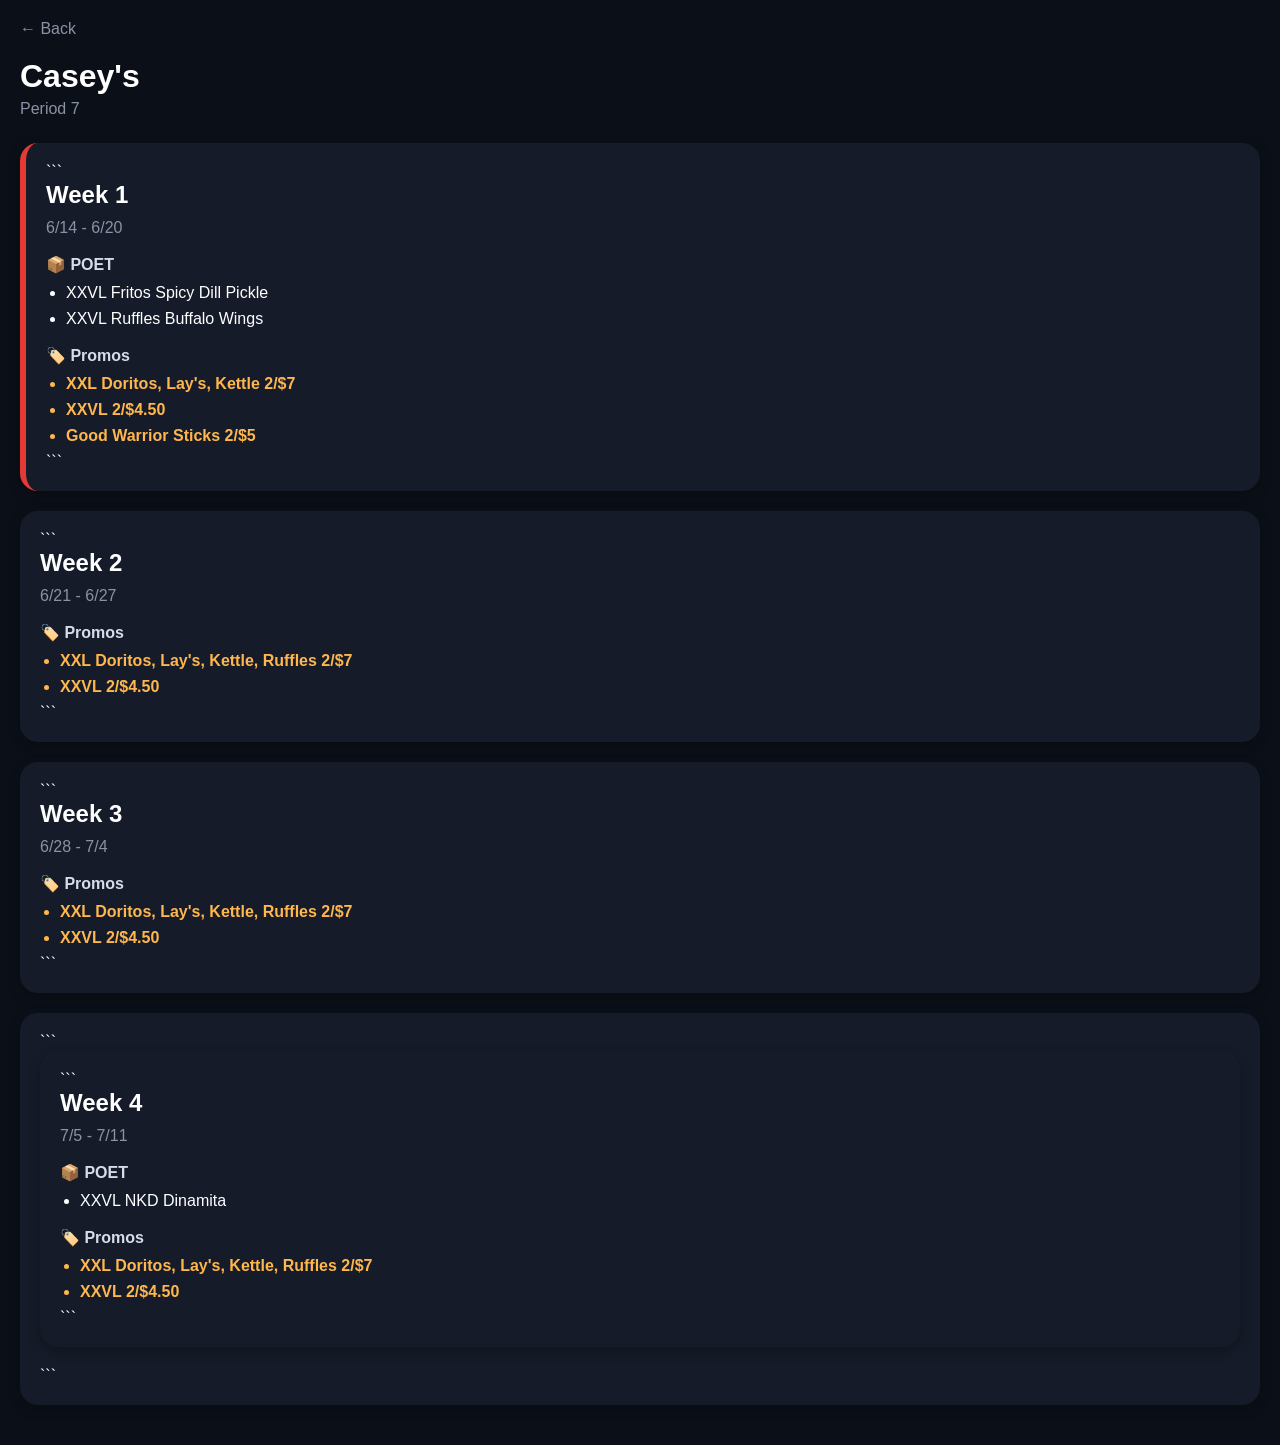
==== caseys.html @ 02b2f45f "Add files via upload" ====
<!DOCTYPE html>

<html lang="en">
<head>
<meta charset="UTF-8">
<meta name="viewport" content="width=device-width, initial-scale=1.0">

<title>Casey's - Promo Hub</title>

<style>

*{
    margin:0;
    padding:0;
    box-sizing:border-box;
    font-family:"Segoe UI",sans-serif;
}

body{
    background:#0b0f17;
    color:white;
    padding:20px;
}

.back{
    color:#8a93a5;
    text-decoration:none;
    display:inline-block;
    margin-bottom:20px;
}

h1{
    font-size:32px;
    margin-bottom:5px;
}

.period{
    color:#8a93a5;
    margin-bottom:25px;
}

.week{
    background:#151b28;
    border-radius:18px;
    padding:20px;
    margin-bottom:20px;
    box-shadow:0 4px 12px rgba(0,0,0,.25);
}

.current{
    border-left:6px solid #e53935;
}

.week h2{
    margin-bottom:10px;
}

.week h3{
    margin-top:18px;
    margin-bottom:10px;
    color:#d7dde8;
    font-size:16px;
}

.date{
    color:#8a93a5;
    margin-bottom:15px;
}

ul{
    padding-left:20px;
}

li{
    margin-bottom:8px;
}

.promo{
    color:#ffb74d;
    font-weight:bold;
}

</style>

</head>

<body>

<a href="index.html" class="back">← Back</a>

<h1>Casey's</h1>

<div class="period">
    Period 7
</div>

<div class="week current">

```
<h2>Week 1</h2>

<div class="date">
    6/14 - 6/20
</div>

<h3>📦 POET</h3>

<ul>
    <li>XXVL Fritos Spicy Dill Pickle</li>
    <li>XXVL Ruffles Buffalo Wings</li>
</ul>

<h3>🏷️ Promos</h3>

<ul class="promo">
    <li>XXL Doritos, Lay's, Kettle 2/$7</li>
    <li>XXVL 2/$4.50</li>
    <li>Good Warrior Sticks 2/$5</li>
</ul>
```

</div>

<div class="week">

```
<h2>Week 2</h2>

<div class="date">
    6/21 - 6/27
</div>

<h3>🏷️ Promos</h3>

<ul class="promo">
    <li>XXL Doritos, Lay's, Kettle, Ruffles 2/$7</li>
    <li>XXVL 2/$4.50</li>
</ul>
```

</div>

<div class="week">

```
<h2>Week 3</h2>

<div class="date">
    6/28 - 7/4
</div>

<h3>🏷️ Promos</h3>

<ul class="promo">
    <li>XXL Doritos, Lay's, Kettle, Ruffles 2/$7</li>
    <li>XXVL 2/$4.50</li>
</ul>
```

</div>

<div class="week">

```
<div class="week">

```
<h2>Week 4</h2>

<div class="date">
    7/5 - 7/11
</div>

<h3>📦 POET</h3>

<ul>
    <li>XXVL NKD Dinamita</li>
</ul>

<h3>🏷️ Promos</h3>

<ul class="promo">
    <li>XXL Doritos, Lay's, Kettle, Ruffles 2/$7</li>
    <li>XXVL 2/$4.50</li>
</ul>
```

</div>

```

</div>

</body>
</html>
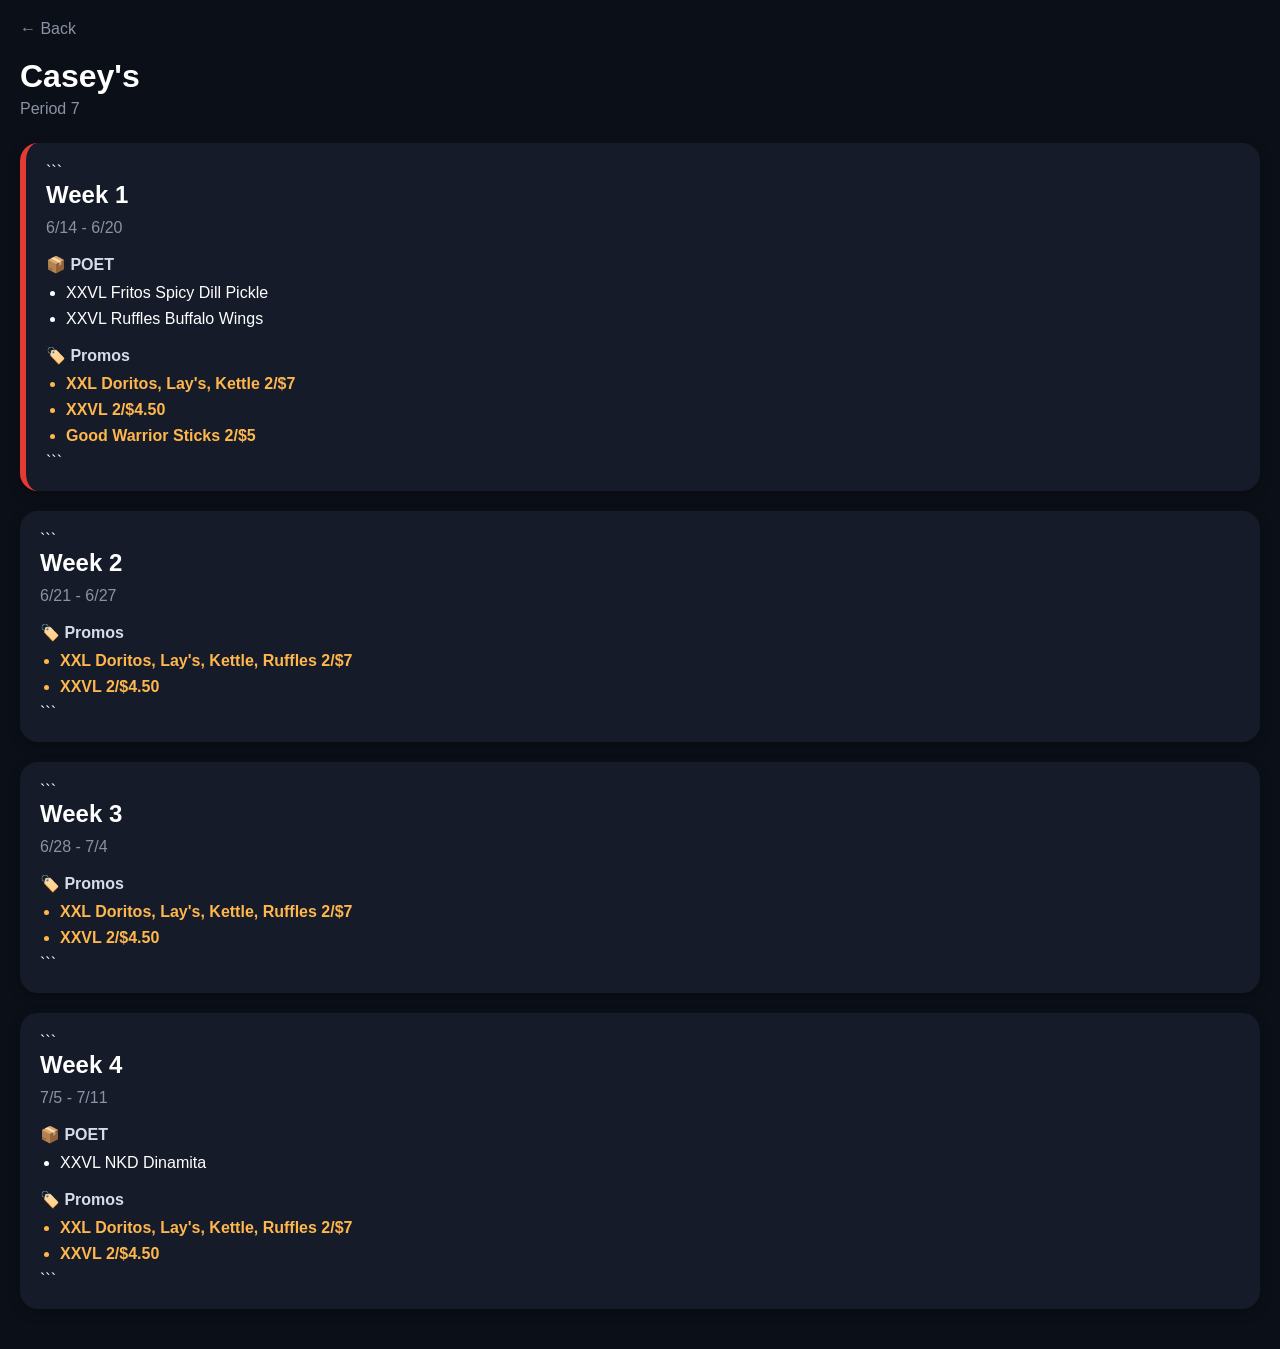
==== commit b8e19298: "caseys.html" ====
--- a/caseys.html
+++ b/caseys.html
@@ -159,9 +159,7 @@
 
 </div>
 
-<div class="week">
 
-```
 <div class="week">
 
 ```
@@ -187,9 +185,7 @@
 
 </div>
 
-```
 
-</div>
 
 </body>
 </html>
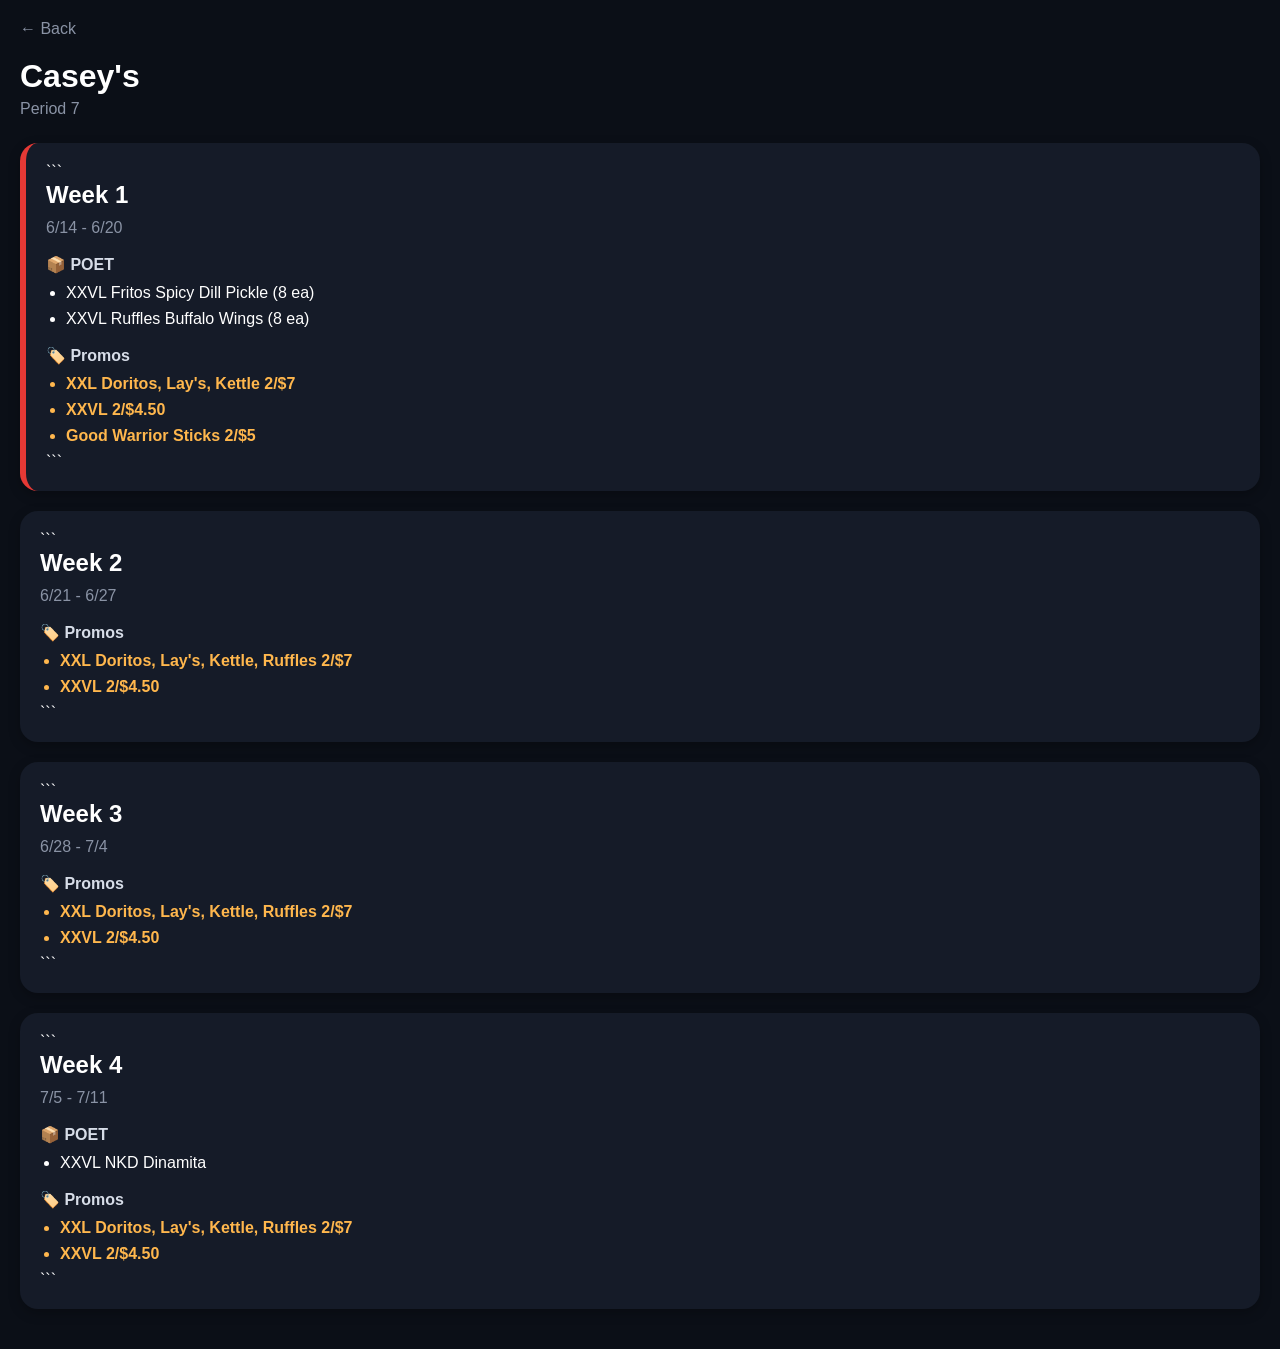
==== commit 572dcab5: "caseys.html" ====
--- a/caseys.html
+++ b/caseys.html
@@ -106,8 +106,8 @@
 <h3>📦 POET</h3>
 
 <ul>
-    <li>XXVL Fritos Spicy Dill Pickle</li>
-    <li>XXVL Ruffles Buffalo Wings</li>
+    <li>XXVL Fritos Spicy Dill Pickle (8 ea)</li>
+    <li>XXVL Ruffles Buffalo Wings (8 ea)</li>
 </ul>
 
 <h3>🏷️ Promos</h3>
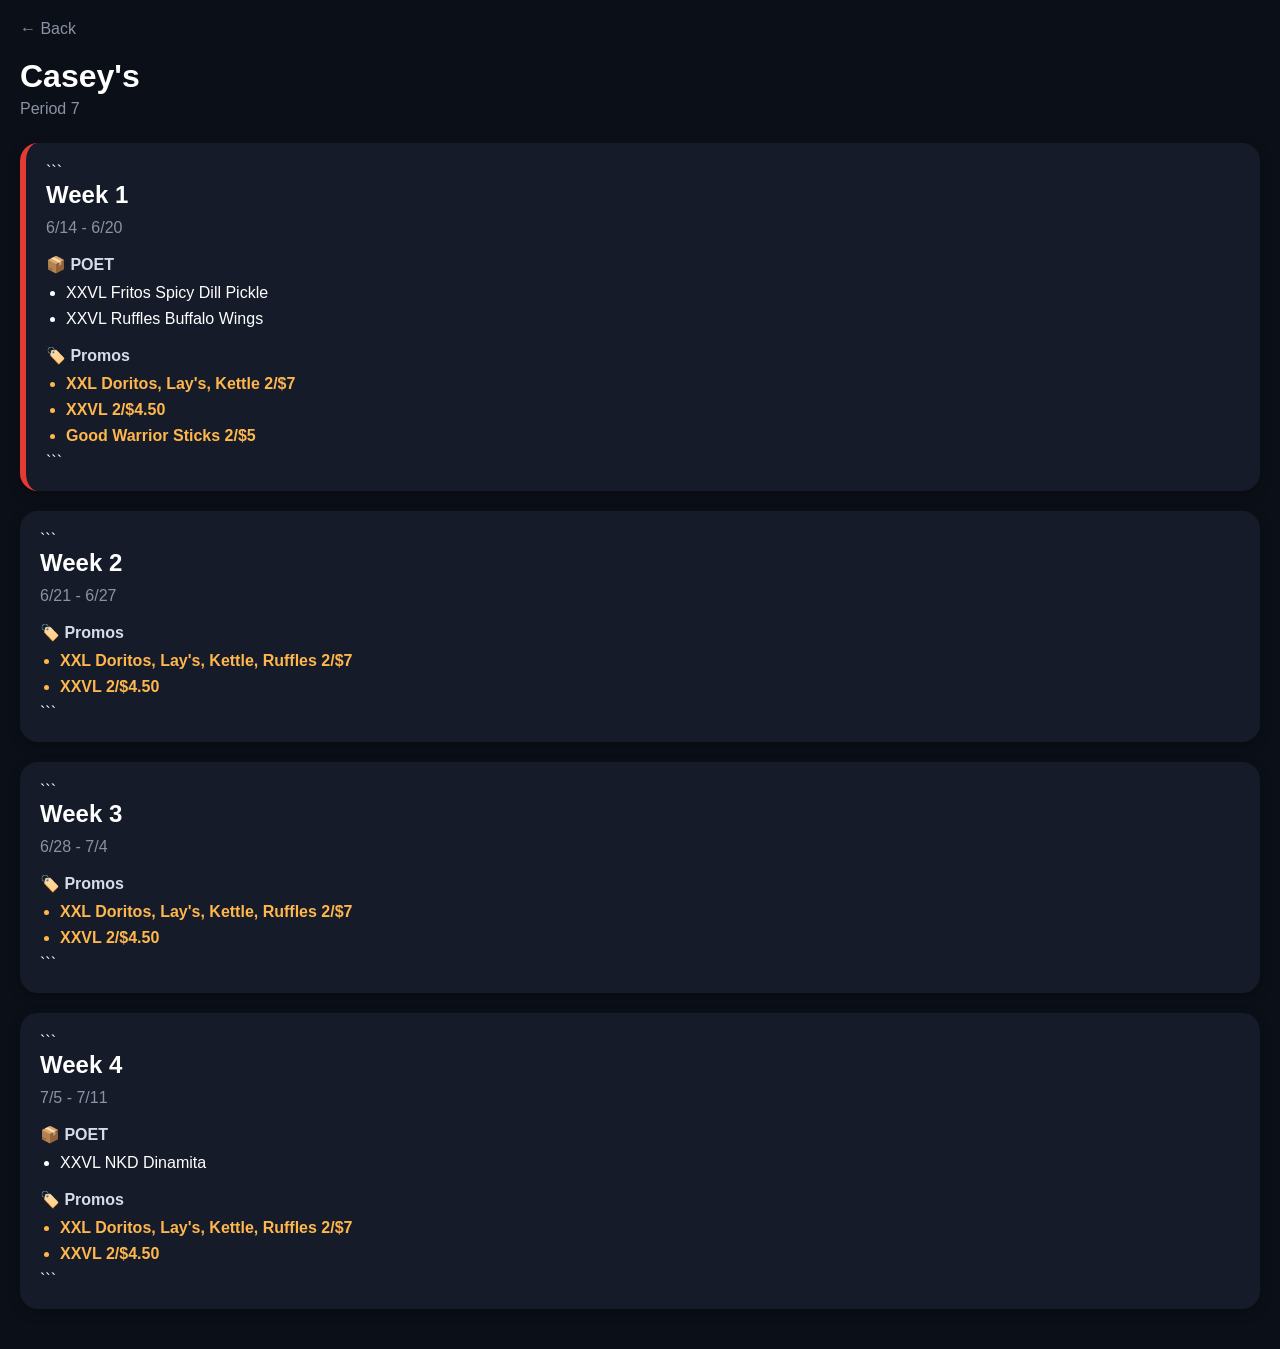
==== commit d8026313: "Update caseys.html" ====
--- a/caseys.html
+++ b/caseys.html
@@ -106,8 +106,8 @@
 <h3>📦 POET</h3>
 
 <ul>
-    <li>XXVL Fritos Spicy Dill Pickle (8 ea)</li>
-    <li>XXVL Ruffles Buffalo Wings (8 ea)</li>
+    <li>XXVL Fritos Spicy Dill Pickle</li>
+    <li>XXVL Ruffles Buffalo Wings</li>
 </ul>
 
 <h3>🏷️ Promos</h3>
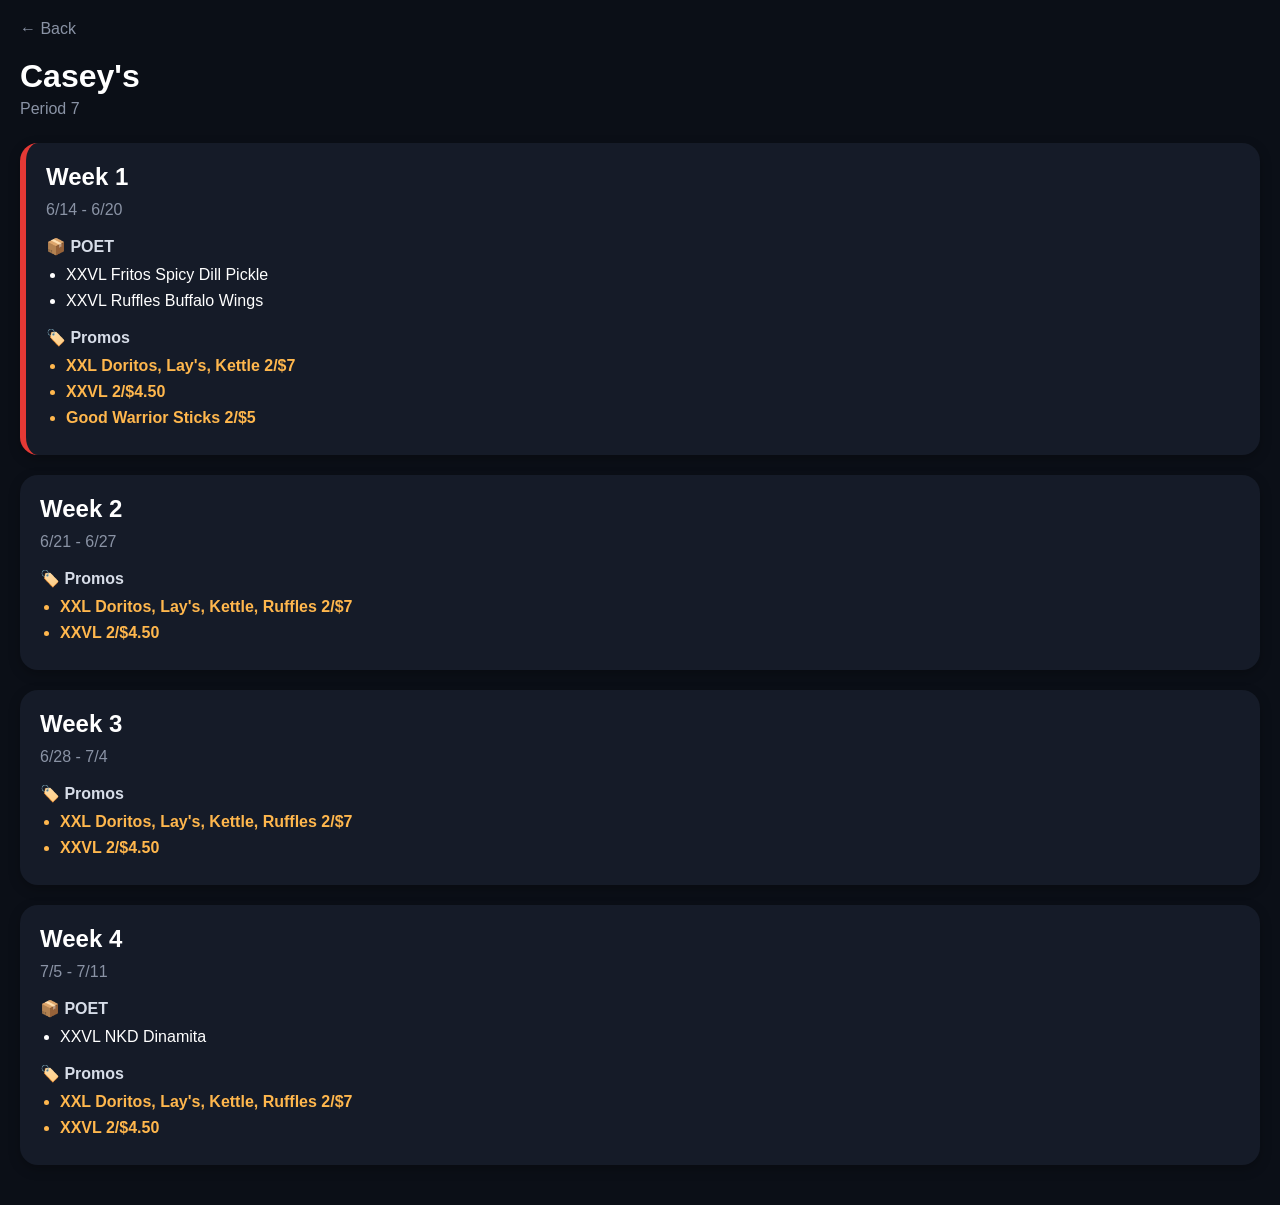
==== commit f23a52b9: "Update caseys.html" ====
--- a/caseys.html
+++ b/caseys.html
@@ -96,7 +96,7 @@
 
 <div class="week current">
 
-```
+
 <h2>Week 1</h2>
 
 <div class="date">
@@ -117,13 +117,13 @@
     <li>XXVL 2/$4.50</li>
     <li>Good Warrior Sticks 2/$5</li>
 </ul>
-```
+
 
 </div>
 
 <div class="week">
 
-```
+
 <h2>Week 2</h2>
 
 <div class="date">
@@ -136,13 +136,13 @@
     <li>XXL Doritos, Lay's, Kettle, Ruffles 2/$7</li>
     <li>XXVL 2/$4.50</li>
 </ul>
-```
+
 
 </div>
 
 <div class="week">
 
-```
+
 <h2>Week 3</h2>
 
 <div class="date">
@@ -155,14 +155,14 @@
     <li>XXL Doritos, Lay's, Kettle, Ruffles 2/$7</li>
     <li>XXVL 2/$4.50</li>
 </ul>
-```
+
 
 </div>
 
 
 <div class="week">
 
-```
+
 <h2>Week 4</h2>
 
 <div class="date">
@@ -181,7 +181,7 @@
     <li>XXL Doritos, Lay's, Kettle, Ruffles 2/$7</li>
     <li>XXVL 2/$4.50</li>
 </ul>
-```
+
 
 </div>
 
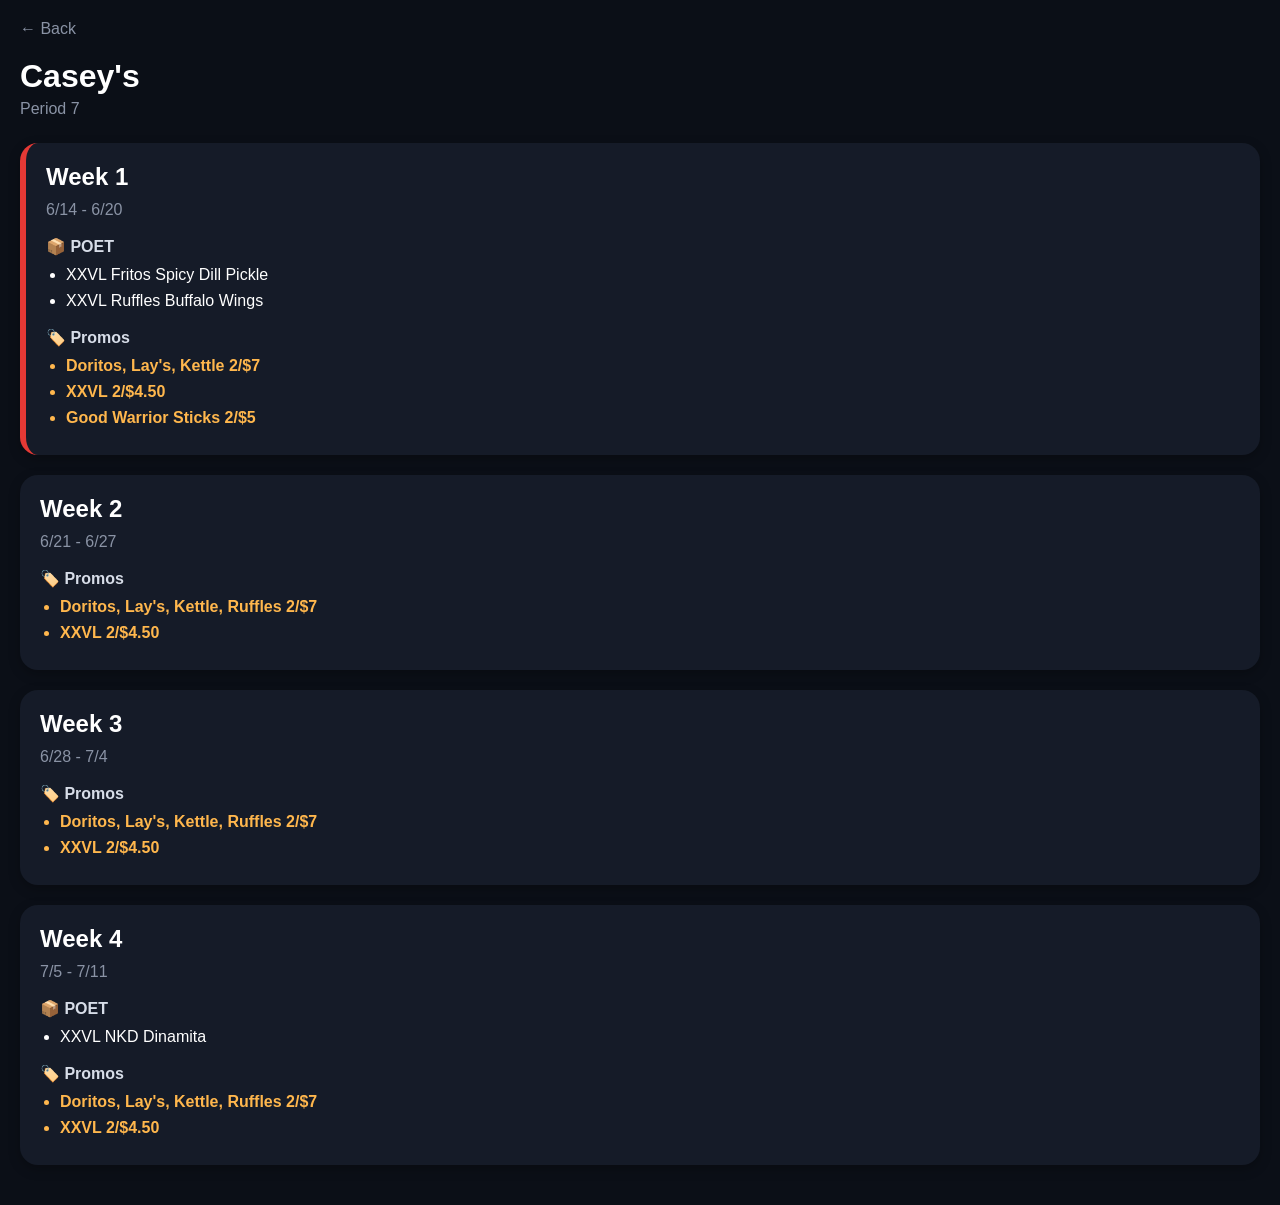
==== commit 82e589ca: "Add files via upload" ====
--- a/caseys.html
+++ b/caseys.html
@@ -113,7 +113,7 @@
 <h3>🏷️ Promos</h3>
 
 <ul class="promo">
-    <li>XXL Doritos, Lay's, Kettle 2/$7</li>
+    <li>Doritos, Lay's, Kettle 2/$7</li>
     <li>XXVL 2/$4.50</li>
     <li>Good Warrior Sticks 2/$5</li>
 </ul>
@@ -133,7 +133,7 @@
 <h3>🏷️ Promos</h3>
 
 <ul class="promo">
-    <li>XXL Doritos, Lay's, Kettle, Ruffles 2/$7</li>
+    <li>Doritos, Lay's, Kettle, Ruffles 2/$7</li>
     <li>XXVL 2/$4.50</li>
 </ul>
 
@@ -152,7 +152,7 @@
 <h3>🏷️ Promos</h3>
 
 <ul class="promo">
-    <li>XXL Doritos, Lay's, Kettle, Ruffles 2/$7</li>
+    <li>Doritos, Lay's, Kettle, Ruffles 2/$7</li>
     <li>XXVL 2/$4.50</li>
 </ul>
 
@@ -178,7 +178,7 @@
 <h3>🏷️ Promos</h3>
 
 <ul class="promo">
-    <li>XXL Doritos, Lay's, Kettle, Ruffles 2/$7</li>
+    <li>Doritos, Lay's, Kettle, Ruffles 2/$7</li>
     <li>XXVL 2/$4.50</li>
 </ul>
 
@@ -190,3 +190,4 @@
 </body>
 </html>
 
+
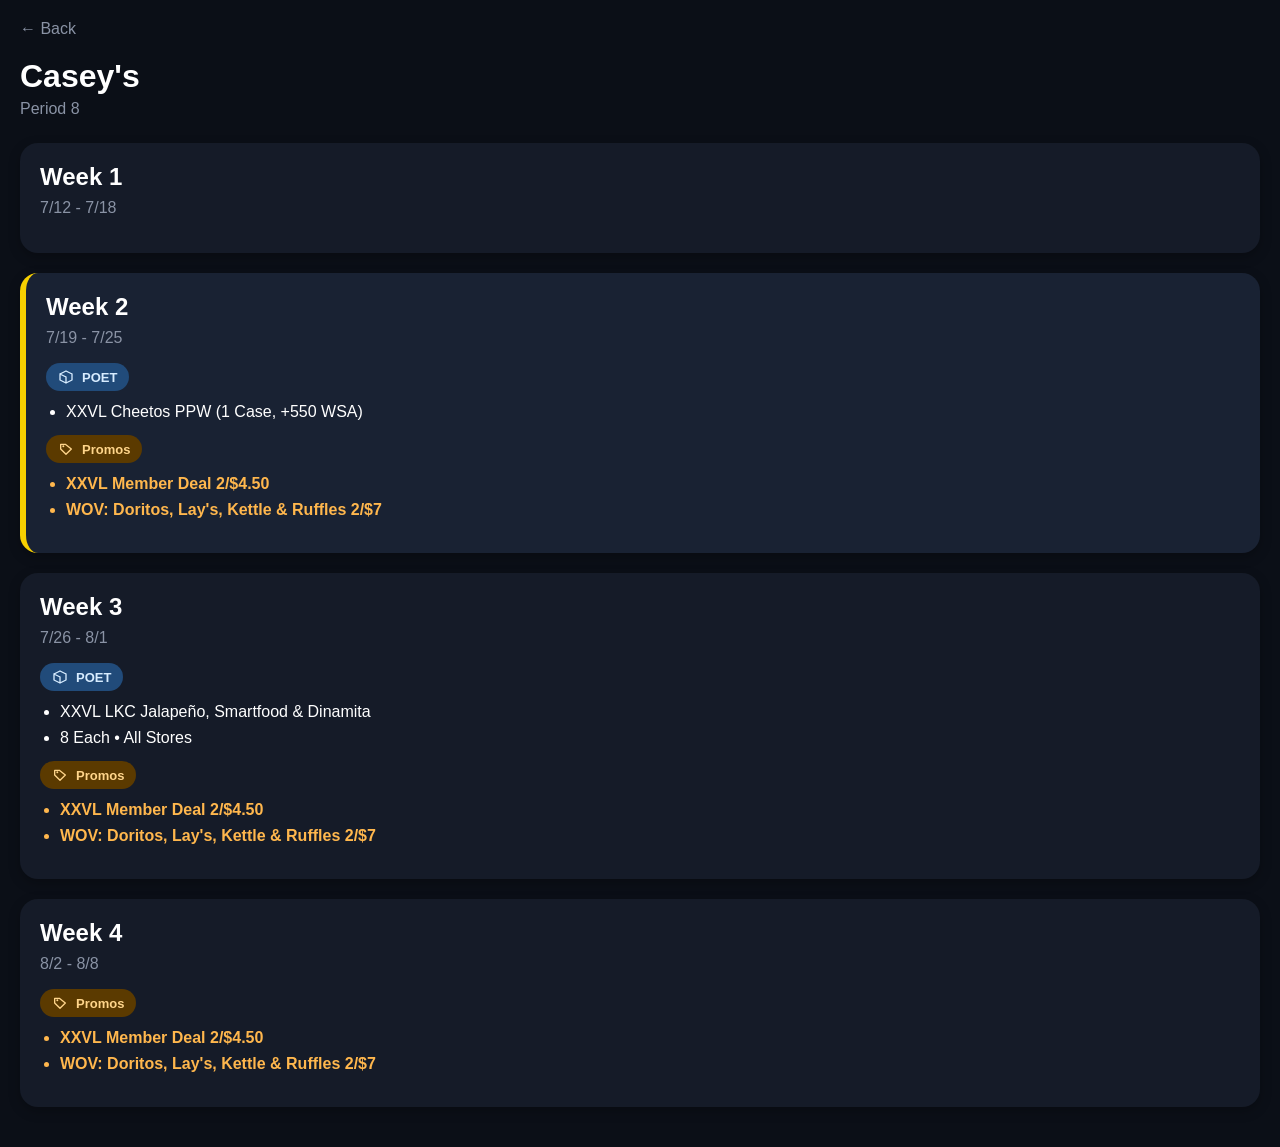
==== commit 3d52e0c7: "Add files via upload" ====
--- a/caseys.html
+++ b/caseys.html
@@ -1,87 +1,103 @@
 <!DOCTYPE html>
-
 <html lang="en">
 <head>
-<meta charset="UTF-8">
-<meta name="viewport" content="width=device-width, initial-scale=1.0">
+    <meta charset="UTF-8">
+    <meta name="viewport" content="width=device-width, initial-scale=1.0">
+    <title>Casey's - Promo Hub</title>
 
-<title>Casey's - Promo Hub</title>
+    <style>
+        * {
+            margin: 0;
+            padding: 0;
+            box-sizing: border-box;
+            font-family: "Segoe UI", sans-serif;
+        }
 
-<style>
+        body {
+            background: #0b0f17;
+            color: white;
+            padding: 20px;
+        }
 
-*{
-    margin:0;
-    padding:0;
-    box-sizing:border-box;
-    font-family:"Segoe UI",sans-serif;
-}
+        .back {
+            color: #8a93a5;
+            text-decoration: none;
+            display: inline-block;
+            margin-bottom: 20px;
+        }
 
-body{
-    background:#0b0f17;
-    color:white;
-    padding:20px;
-}
+        h1 {
+            font-size: 32px;
+        }
 
-.back{
-    color:#8a93a5;
-    text-decoration:none;
-    display:inline-block;
-    margin-bottom:20px;
-}
+        .period {
+            color: #8a93a5;
+            margin: 5px 0 25px;
+        }
 
-h1{
-    font-size:32px;
-    margin-bottom:5px;
-}
+        .week {
+            background: #151b28;
+            border-radius: 18px;
+            padding: 20px;
+            margin-bottom: 20px;
+            box-shadow: 0 4px 12px rgba(0,0,0,.25);
+        }
 
-.period{
-    color:#8a93a5;
-    margin-bottom:25px;
-}
+        .current {
+            border-left: 6px solid #f7d000;
+            background: #192233;
+        }
 
-.week{
-    background:#151b28;
-    border-radius:18px;
-    padding:20px;
-    margin-bottom:20px;
-    box-shadow:0 4px 12px rgba(0,0,0,.25);
-}
+        .date {
+            color: #8a93a5;
+            margin: 8px 0 16px;
+        }
 
-.current{
-    border-left:6px solid #e53935;
-}
+        ul {
+            padding-left: 20px;
+            margin-bottom: 14px;
+        }
 
-.week h2{
-    margin-bottom:10px;
-}
+        li {
+            margin-bottom: 8px;
+        }
 
-.week h3{
-    margin-top:18px;
-    margin-bottom:10px;
-    color:#d7dde8;
-    font-size:16px;
-}
+        .promo {
+            color: #ffb74d;
+            font-weight: 700;
+        }
 
-.date{
-    color:#8a93a5;
-    margin-bottom:15px;
-}
+        .section-title {
+            display: inline-flex;
+            align-items: center;
+            gap: 8px;
+            padding: 6px 12px;
+            border-radius: 999px;
+            font-size: 13px;
+            font-weight: 700;
+            margin-bottom: 12px;
+        }
 
-ul{
-    padding-left:20px;
-}
+        .section-title svg {
+            width: 16px;
+            height: 16px;
+            stroke: currentColor;
+            stroke-width: 2;
+            fill: none;
+            stroke-linecap: round;
+            stroke-linejoin: round;
+        }
 
-li{
-    margin-bottom:8px;
-}
+        .poet {
+            background: #214b7a;
+            color: #d7ecff;
+        }
 
-.promo{
-    color:#ffb74d;
-    font-weight:bold;
-}
-
-</style>
-
+        .promo-badge {
+            background: #5b3a00;
+            color: #ffd58a;
+        }
+    </style>
 </head>
 
 <body>
@@ -89,105 +105,89 @@
 <a href="index.html" class="back">← Back</a>
 
 <h1>Casey's</h1>
+<div class="period">Period 8</div>
 
-<div class="period">
-    Period 7
+<div class="week">
+    <h2>Week 1</h2>
+    <div class="date">7/12 - 7/18</div>
 </div>
 
 <div class="week current">
+    <h2>Week 2</h2>
+    <div class="date">7/19 - 7/25</div>
 
+    <div class="section-title poet">
+        <svg viewBox="0 0 24 24">
+            <path d="M3 7.5 12 3l9 4.5M3 7.5V16.5L12 21m-9-13.5L12 12m9-4.5V16.5L12 21m0-9V21"/>
+        </svg>
+        <span>POET</span>
+    </div>
 
-<h2>Week 1</h2>
+    <ul>
+        <li>XXVL Cheetos PPW (1 Case, +550 WSA)</li>
+    </ul>
 
-<div class="date">
-    6/14 - 6/20
-</div>
+    <div class="section-title promo-badge">
+        <svg viewBox="0 0 24 24">
+            <path d="M20 12 12 20 4 12V5h7l9 7z"/>
+            <circle cx="8" cy="8" r="1.5" fill="currentColor" stroke="none"/>
+        </svg>
+        <span>Promos</span>
+    </div>
 
-<h3>📦 POET</h3>
-
-<ul>
-    <li>XXVL Fritos Spicy Dill Pickle</li>
-    <li>XXVL Ruffles Buffalo Wings</li>
-</ul>
-
-<h3>🏷️ Promos</h3>
-
-<ul class="promo">
-    <li>Doritos, Lay's, Kettle 2/$7</li>
-    <li>XXVL 2/$4.50</li>
-    <li>Good Warrior Sticks 2/$5</li>
-</ul>
-
-
+    <ul class="promo">
+        <li>XXVL Member Deal 2/$4.50</li>
+        <li>WOV: Doritos, Lay's, Kettle &amp; Ruffles 2/$7</li>
+    </ul>
 </div>
 
 <div class="week">
+    <h2>Week 3</h2>
+    <div class="date">7/26 - 8/1</div>
 
+    <div class="section-title poet">
+        <svg viewBox="0 0 24 24">
+            <path d="M3 7.5 12 3l9 4.5M3 7.5V16.5L12 21m-9-13.5L12 12m9-4.5V16.5L12 21m0-9V21"/>
+        </svg>
+        <span>POET</span>
+    </div>
 
-<h2>Week 2</h2>
+    <ul>
+        <li>XXVL LKC Jalapeño, Smartfood &amp; Dinamita</li>
+        <li>8 Each • All Stores</li>
+    </ul>
 
-<div class="date">
-    6/21 - 6/27
-</div>
+    <div class="section-title promo-badge">
+        <svg viewBox="0 0 24 24">
+            <path d="M20 12 12 20 4 12V5h7l9 7z"/>
+            <circle cx="8" cy="8" r="1.5" fill="currentColor" stroke="none"/>
+        </svg>
+        <span>Promos</span>
+    </div>
 
-<h3>🏷️ Promos</h3>
-
-<ul class="promo">
-    <li>Doritos, Lay's, Kettle, Ruffles 2/$7</li>
-    <li>XXVL 2/$4.50</li>
-</ul>
-
-
+    <ul class="promo">
+        <li>XXVL Member Deal 2/$4.50</li>
+        <li>WOV: Doritos, Lay's, Kettle &amp; Ruffles 2/$7</li>
+    </ul>
 </div>
 
 <div class="week">
+    <h2>Week 4</h2>
+    <div class="date">8/2 - 8/8</div>
 
+    <div class="section-title promo-badge">
+        <svg viewBox="0 0 24 24">
+            <path d="M20 12 12 20 4 12V5h7l9 7z"/>
+            <circle cx="8" cy="8" r="1.5" fill="currentColor" stroke="none"/>
+        </svg>
+        <span>Promos</span>
+    </div>
 
-<h2>Week 3</h2>
-
-<div class="date">
-    6/28 - 7/4
+    <ul class="promo">
+        <li>XXVL Member Deal 2/$4.50</li>
+        <li>WOV: Doritos, Lay's, Kettle &amp; Ruffles 2/$7</li>
+    </ul>
 </div>
-
-<h3>🏷️ Promos</h3>
-
-<ul class="promo">
-    <li>Doritos, Lay's, Kettle, Ruffles 2/$7</li>
-    <li>XXVL 2/$4.50</li>
-</ul>
-
-
-</div>
-
-
-<div class="week">
-
-
-<h2>Week 4</h2>
-
-<div class="date">
-    7/5 - 7/11
-</div>
-
-<h3>📦 POET</h3>
-
-<ul>
-    <li>XXVL NKD Dinamita</li>
-</ul>
-
-<h3>🏷️ Promos</h3>
-
-<ul class="promo">
-    <li>Doritos, Lay's, Kettle, Ruffles 2/$7</li>
-    <li>XXVL 2/$4.50</li>
-</ul>
-
-
-</div>
-
-
 
 </body>
 </html>
-
-
